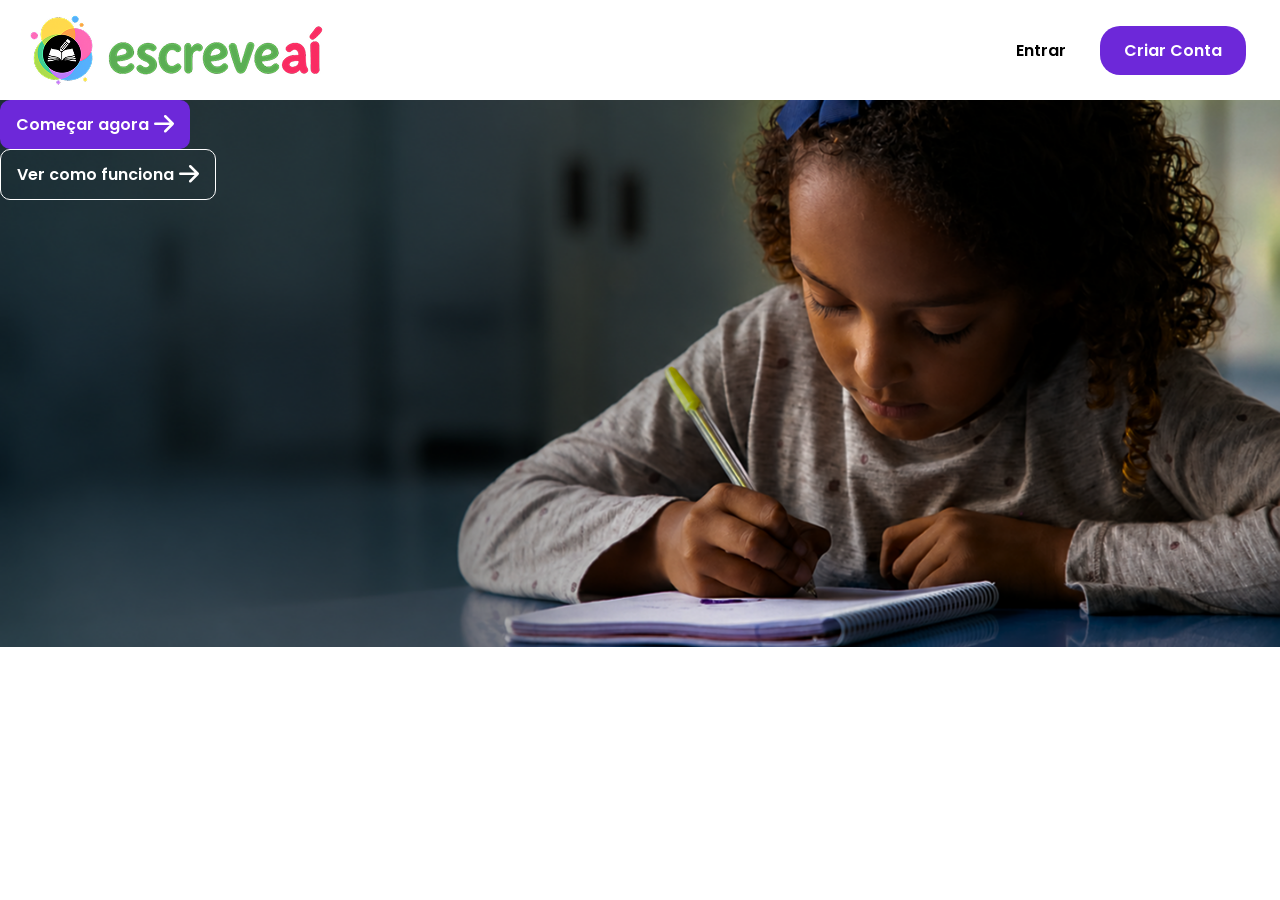
==== index.html @ 0ec8ec24 "first commit" ====
<!DOCTYPE html>
<html lang="en">

<head>
    <meta charset="UTF-8">
    <meta name="viewport" content="width=device-width, initial-scale=1.0">
    <title>Document</title>
    <link rel="preconnect" href="https://fonts.googleapis.com">
    <link rel="preconnect" href="https://fonts.gstatic.com" crossorigin>
    <link
        href="https://fonts.googleapis.com/css2?family=Poppins:ital,wght@0,100;0,200;0,300;0,400;0,500;0,600;0,700;0,800;0,900;1,100;1,200;1,300;1,400;1,500;1,600;1,700;1,800;1,900&display=swap"
        rel="stylesheet">
    <link rel="stylesheet" href="style.css">
    <script src="https://cdn.linearicons.com/free/1.0.0/svgembedder.min.js"></script>
    <script src="Components/header.js"></script>

</head>

<body>
    <header-padrao></header-padrao>

    <main>
        <img src="imgs/home/Main.png" alt="">
        <div class="container">
            <div class="col">
                <div class="text">

                </div>
                <div class="botoes">
                    <button class="botao-largo">
                        <p>Começar agora</p>
                        <svg>
                            <use href="assets/icons/sprite.svg#icon-arrow-right"></use>
                        </svg>
                    </button>
                    <button class="botao-largo" id="vazioBorda">
                        <p>Ver como funciona</p>
                        <svg>
                            <use href="assets/icons/sprite.svg#icon-arrow-right"></use>
                        </svg>
                    </button>
                </div>
            </div>
        </div>
    </main>
</body>

</html>
---- style.css ----
* {
    box-sizing: border-box;
    margin: 0;
}

:root {

    --purple-light: #EEE5FF;
    --purple-soft: #D8C6FF;
    --purple: #8B5CF6;
    --purple-dark: #6D28D9;
    --purple-transparent: rgba(139, 92, 246, 0.12);

    --blue-light: #EAF6FF;
    --blue-soft: #D3ECFF;
    --blue: #55B7F3;
    --blue-dark: #2196F3;
    --blue-transparent: rgba(85, 183, 243, 0.12);

    --green-light: #EEFCEB;
    --green-soft: #D7F7D2;
    --green: #7CCB62;
    --green-dark: #5FB24B;
    --green-transparent: rgba(124, 203, 98, 0.12);

    --yellow-light: #FFF8E7;
    --yellow-soft: #FFEAB8;
    --yellow: #F4B73D;
    --yellow-dark: #E0A315;
    --yellow-transparent: rgba(244, 183, 61, 0.12);

    --red-light: #FDECEC;
    --red-soft: #F9CACA;
    --red: #EF4444;
    --red-dark: #DC2626;
    --red-transparent: rgba(239, 68, 68, 0.12);

    --pink-light: #FFE7F1;
    --pink: #FF4F8B;
    --pink-dark: #E63673;
    --pink-transparent: rgba(255, 79, 139, 0.12);

    --gray-50: #FAFAFA;
    --gray-100: #F5F5F5;
    --gray-200: #E5E7EB;
    --gray-300: #D1D5DB;
    --gray-400: #9CA3AF;
    --gray-500: #6B7280;
    --gray-700: #374151;
    --gray-900: #111827;

    --background: #F8FAFC;
    --surface: #FFFFFF;
    --border: #E5E7EB;
    --divider: #F3F4F6;

    --text-primary: #111827;
    --text-secondary: #6B7280;
    --text-disabled: #9CA3AF;
    --text-white: #FFFFFF;

}

/* ===================================================================== */

.h1 {
    font-family: 'Poppins', sans-serif;
    font-size: 32px;
    font-weight: 700;
    /* Bold */
    line-height: 40px;
}

.h2 {
    font-family: 'Poppins', sans-serif;
    font-size: 28px;
    font-weight: 600;
    /* SemiBold */
    line-height: 36px;
}

.h3 {
    font-family: 'Poppins', sans-serif;
    font-size: 24px;
    font-weight: 600;
    /* SemiBold */
    line-height: 32px;
}

.title {
    font-family: 'Poppins', sans-serif;
    font-size: 20px;
    font-weight: 600;
    /* SemiBold */
    line-height: 28px;
}

.subtitle {
    font-family: 'Poppins', sans-serif;
    font-size: 18px;
    font-weight: 500;
    /* Medium */
    line-height: 26px;
}

.body {
    font-family: 'Poppins', sans-serif;
    font-size: 16px;
    font-weight: 400;
    /* Regular */
    line-height: 24px;
}

.body-small {
    font-family: 'Poppins', sans-serif;
    font-size: 14px;
    font-weight: 400;
    /* Regular */
    line-height: 20px;
}

.caption {
    font-family: 'Poppins', sans-serif;
    font-size: 12px;
    font-weight: 500;
    /* Medium */
    line-height: 16px;
}

.button {
    font-family: 'Poppins', sans-serif;
    font-size: 14px;
    font-weight: 600;
    /* SemiBold */
    line-height: 20px;
}

/* ===================================================================== */

header-padrao {
    display: flex;
    justify-content: space-between;
    align-items: center;
    height: 100px;
    padding: 10px 24px;
    background-color: white;

    .botoes {
        display: flex;
        gap: 10px;
        padding: 10px;
    }
}

.botao-padrao {
    padding: 12px 24px;
    border-radius: 20px;
    background-color: var(--purple-dark);
    border: 0;
    cursor: pointer;
    transition: 0.3s;

    p {
        font-size: 16px;
        font-family: 'Poppins';
        font-weight: 600;
        color: white;
        margin: 0;
    }

}

.botao-padrao:hover {
    transform: scale(1.05);
}

.botao-largo {
    padding: 12px 16px;
    border-radius: 10px;
    background-color: var(--purple-dark);
    border: 0;
    cursor: pointer;
    transition: 0.3s;
    display: flex;
    align-items: center;
    gap: 5px;

    p {
        font-size: 16px;
        font-family: 'Poppins';
        font-weight: 600;
        color: var(--text-white);
        margin: 0;
    }

    svg {
        height: 20px;
        aspect-ratio: 1/1;
        stroke-width: 2px;
        color: var(--text-white);
    }
}

.botao-largo:hover {
    transform: scale(1.05);
}

.col {
    display: flex;
    flex-flow: column;
    justify-content: center;
}

#vazio {
    background-color: transparent;

    p {
        color: black;
    }
}

#vazioBorda {
    background-color: transparent;
    border: solid 1px white;
}

/* ===================================================================== */

main {
    width: 100%;

    container {
        padding: 30.75px 52.4px;
        width: 100%;
        height: 100%;
    }
}

main img {
    width: 100%;
    height: auto;
    position: absolute;
    display: block;
    z-index: -1;
}
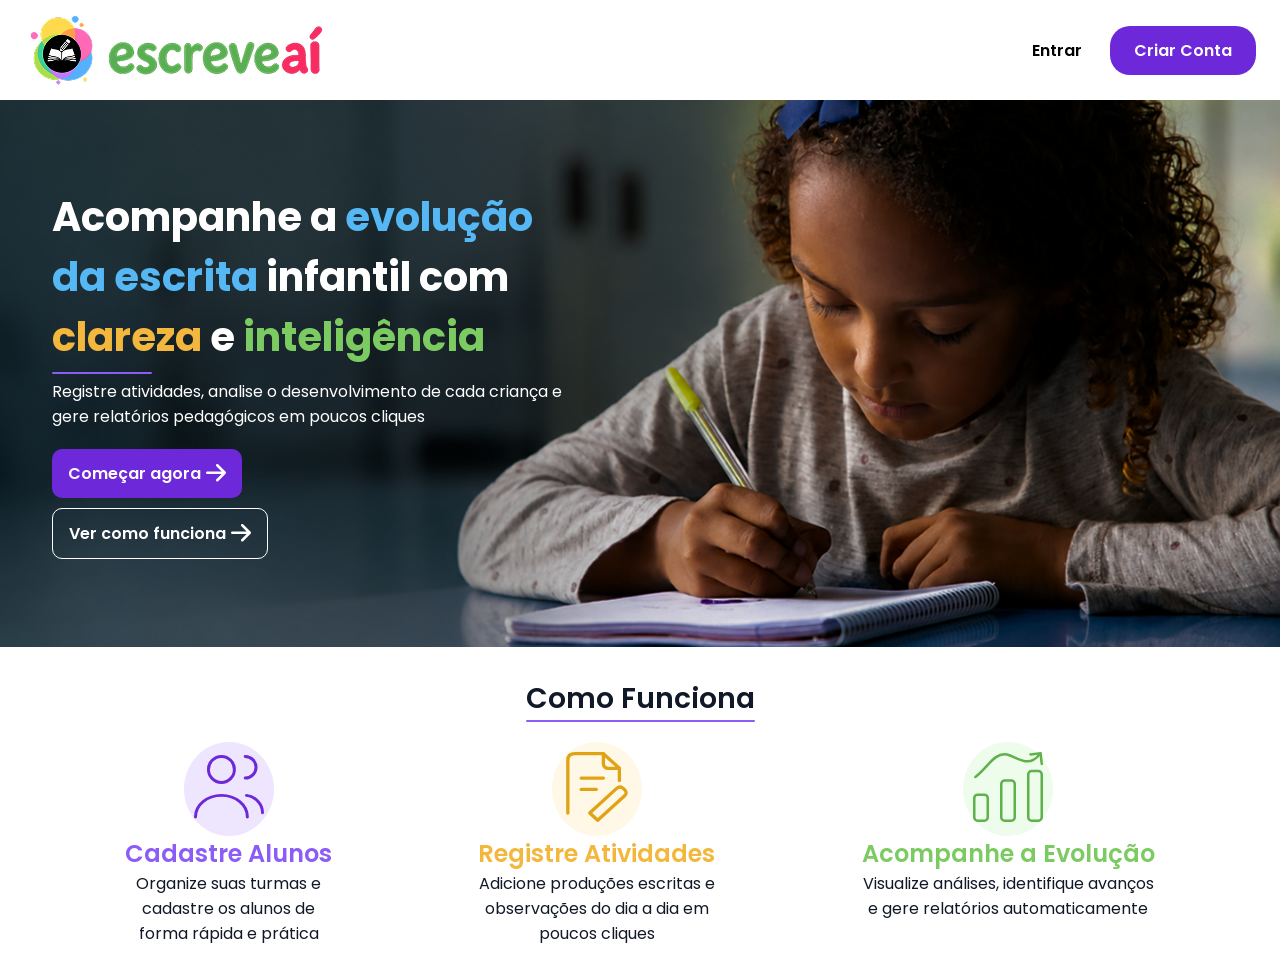
==== commit 502b78f1: "main+passos, falta somente as setas" ====
--- a/index.html
+++ b/index.html
@@ -13,6 +13,7 @@
     <link rel="stylesheet" href="style.css">
     <script src="https://cdn.linearicons.com/free/1.0.0/svgembedder.min.js"></script>
     <script src="Components/header.js"></script>
+    <script src="Components/step.js"></script>
 
 </head>
 
@@ -20,13 +21,16 @@
     <header-padrao></header-padrao>
 
     <main>
-        <img src="imgs/home/Main.png" alt="">
         <div class="container">
             <div class="col">
                 <div class="text">
-
+                    <h1>Acompanhe a <span class="blue">evolução da escrita</span> infantil com <span
+                            class="yellow">clareza</span> e <span class="green">inteligência</span></h1>
+                    <div class="line"></div>
+                    <p>Registre atividades, analise o desenvolvimento de cada criança e gere relatórios pedagógicos em
+                        poucos cliques</p>
                 </div>
-                <div class="botoes">
+                <div class="buttons">
                     <button class="botao-largo">
                         <p>Começar agora</p>
                         <svg>
@@ -43,6 +47,21 @@
             </div>
         </div>
     </main>
+
+    <section id="funcionamento">
+        <div class="top">
+            <h2>Como Funciona</h2>
+            <div class="line"></div>
+        </div>
+        <div class="steps">
+            <my-step color="purple" icon="users" title="Cadastre Alunos"
+                description="Organize suas turmas e cadastre os alunos de forma rápida e prática"></my-step>
+            <my-step color="yellow" icon="atividades" title="Registre Atividades"
+                description="Adicione produções escritas e observações do dia a dia em poucos cliques"></my-step>
+            <my-step color="green" icon="grafevo" title="Acompanhe a Evolução"
+                description="Visualize análises, identifique avanços e gere relatórios automaticamente"></my-step>
+        </div>
+    </section>
 </body>
 
 </html>
--- a/style.css
+++ b/style.css
@@ -63,76 +63,93 @@
 
 /* ===================================================================== */
 
-.h1 {
-    font-family: 'Poppins', sans-serif;
-    font-size: 32px;
+h1 {
+    font-family: 'Poppins', sans-serif;
+    font-size: clamp(2rem, 2.8vw, 2.5rem);
+    /* 32px → 40px */
     font-weight: 700;
-    /* Bold */
-    line-height: 40px;
-}
-
-.h2 {
-    font-family: 'Poppins', sans-serif;
-    font-size: 28px;
+    color: var(--text-primary);
+}
+
+h2 {
+    font-family: 'Poppins', sans-serif;
+    font-size: clamp(1.75rem, 2.2vw, 2rem);
+    /* 28px → 32px */
     font-weight: 600;
-    /* SemiBold */
-    line-height: 36px;
-}
-
-.h3 {
-    font-family: 'Poppins', sans-serif;
-    font-size: 24px;
+    color: var(--text-primary);
+}
+
+h3 {
+    font-family: 'Poppins', sans-serif;
+    font-size: clamp(1.5rem, 1.8vw, 1.75rem);
+    /* 24px → 28px */
     font-weight: 600;
-    /* SemiBold */
-    line-height: 32px;
+    color: var(--text-primary);
 }
 
 .title {
     font-family: 'Poppins', sans-serif;
-    font-size: 20px;
+    font-size: clamp(1.125rem, 1.4vw, 1.25rem);
+    /* 18px → 20px */
     font-weight: 600;
-    /* SemiBold */
-    line-height: 28px;
+    color: var(--text-primary);
 }
 
 .subtitle {
     font-family: 'Poppins', sans-serif;
-    font-size: 18px;
+    font-size: clamp(1rem, 1.2vw, 1.125rem);
+    /* 16px → 18px */
     font-weight: 500;
-    /* Medium */
-    line-height: 26px;
-}
-
-.body {
+    color: var(--text-primary);
+}
+
+p {
     font-family: 'Poppins', sans-serif;
     font-size: 16px;
     font-weight: 400;
-    /* Regular */
-    line-height: 24px;
+    color: var(--text-primary);
 }
 
 .body-small {
     font-family: 'Poppins', sans-serif;
     font-size: 14px;
     font-weight: 400;
-    /* Regular */
-    line-height: 20px;
+    color: var(--text-primary);
 }
 
 .caption {
     font-family: 'Poppins', sans-serif;
     font-size: 12px;
     font-weight: 500;
-    /* Medium */
-    line-height: 16px;
-}
-
-.button {
+    color: var(--text-primary);
+}
+
+button {
     font-family: 'Poppins', sans-serif;
     font-size: 14px;
     font-weight: 600;
-    /* SemiBold */
-    line-height: 20px;
+    color: var(--text-primary);
+}
+
+.blue {
+    color: var(--blue);
+}
+
+.yellow {
+    color: var(--yellow)
+}
+
+.green {
+    color: var(--green)
+}
+
+.purple {
+    color: var(--purple);
+}
+
+
+.white {
+    color: var(--text-white);
 }
 
 /* ===================================================================== */
@@ -145,7 +162,7 @@
     padding: 10px 24px;
     background-color: white;
 
-    .botoes {
+    .buttons {
         display: flex;
         gap: 10px;
         padding: 10px;
@@ -175,29 +192,29 @@
 }
 
 .botao-largo {
+    display: flex;
+    align-items: center;
     padding: 12px 16px;
-    border-radius: 10px;
+    gap: 5px;
     background-color: var(--purple-dark);
     border: 0;
+    border-radius: 10px;
     cursor: pointer;
     transition: 0.3s;
-    display: flex;
-    align-items: center;
-    gap: 5px;
 
     p {
+        margin: 0;
+        color: var(--text-white);
+        font-family: 'Poppins';
         font-size: 16px;
-        font-family: 'Poppins';
         font-weight: 600;
-        color: var(--text-white);
-        margin: 0;
     }
 
     svg {
         height: 20px;
-        aspect-ratio: 1/1;
+        aspect-ratio: 1 / 1;
+        color: var(--text-white);
         stroke-width: 2px;
-        color: var(--text-white);
     }
 }
 
@@ -211,6 +228,11 @@
     justify-content: center;
 }
 
+.line {
+    width: 100px;
+    height: 2px;
+}
+
 #vazio {
     background-color: transparent;
 
@@ -227,19 +249,165 @@
 /* ===================================================================== */
 
 main {
+    position: relative;
     width: 100%;
-
-    container {
-        padding: 30.75px 52.4px;
+    aspect-ratio: 1440 / 615;
+    background-image: url("imgs/home/Main.png");
+    background-position: center;
+    background-size: cover;
+
+    .container {
         width: 100%;
         height: 100%;
-    }
-}
-
-main img {
-    width: 100%;
-    height: auto;
-    position: absolute;
-    display: block;
-    z-index: -1;
+        padding: 30.75px 52.4px;
+    }
+
+    .col {
+        display: flex;
+        flex-flow: column;
+
+        width: min(100%, 520px);
+        height: 100%;
+        gap: 20px;
+    }
+
+    .text {
+        display: flex;
+        flex-flow: column;
+        align-items: flex-start;
+        width: 100%;
+        gap: 5px;
+    }
+
+    .buttons {
+        display: flex;
+        flex-flow: column;
+        align-items: flex-start;
+        gap: 10px;
+    }
+
+    .line {
+        background-color: var(--purple);
+        border-radius: 5px;
+    }
+
+    p,
+    svg,
+    h1 {
+        color: var(--text-white);
+    }
+
+    h1 {
+        font-size: 40px;
+    }
+
+    img {
+        display: block;
+
+        width: 100%;
+        height: 100%;
+    }
+}
+
+/* ===================================================================== */
+
+#funcionamento {
+    display: flex;
+    flex-flow: column;
+    align-items: center;
+    padding: 30.75px 52.4px;
+    gap: 20px;
+
+    .top {
+        display: flex;
+        flex-flow: column;
+        align-items: center;
+
+        h3 {
+            color: var(--text-primary);
+        }
+
+        .line {
+            width: 100%;
+            background-color: var(--purple);
+            border-radius: 5px;
+        }
+    }
+
+    .steps {
+        display: flex;
+        justify-content: space-around;
+        width: 100%;
+
+        .step {
+            width: fit-content;
+            text-align: center;
+
+            .circle {
+                display: inline-block;
+                width: clamp(60px, 10vw, 90px);
+                aspect-ratio: 1 / 1;
+                padding: 10px;
+
+                border-radius: 50%;
+
+                svg {
+                    width: 100%;
+                    height: 100%;
+                    aspect-ratio: 1 / 1;
+                    color: var(--purple-dark);
+                    stroke-width: 2px;
+
+                    use {
+                        stroke: currentColor;
+                        stroke-width: 2px;
+                    }
+                }
+
+                p {
+                    text-align: center;
+                }
+            }
+
+            .text {
+                width: min-content;
+
+                h3 {
+                    display: block;
+                    white-space: nowrap;
+                }
+
+                p {
+                    display: block;
+                }
+            }
+        }
+    }
+}
+
+/* ===================================================================== */
+/* ===================================================================== */
+/* ===================================================================== */
+@media (max-width: 768px) {
+
+    h1 {
+        font-size: 28px;
+        line-height: 36px;
+    }
+
+    h2 {
+        font-size: 24px;
+        line-height: 32px;
+    }
+
+    h3 {
+        font-size: 20px;
+        line-height: 28px;
+    }
+
+    .title {
+        font-size: 18px;
+        line-height: 26px;
+    }
+
 }
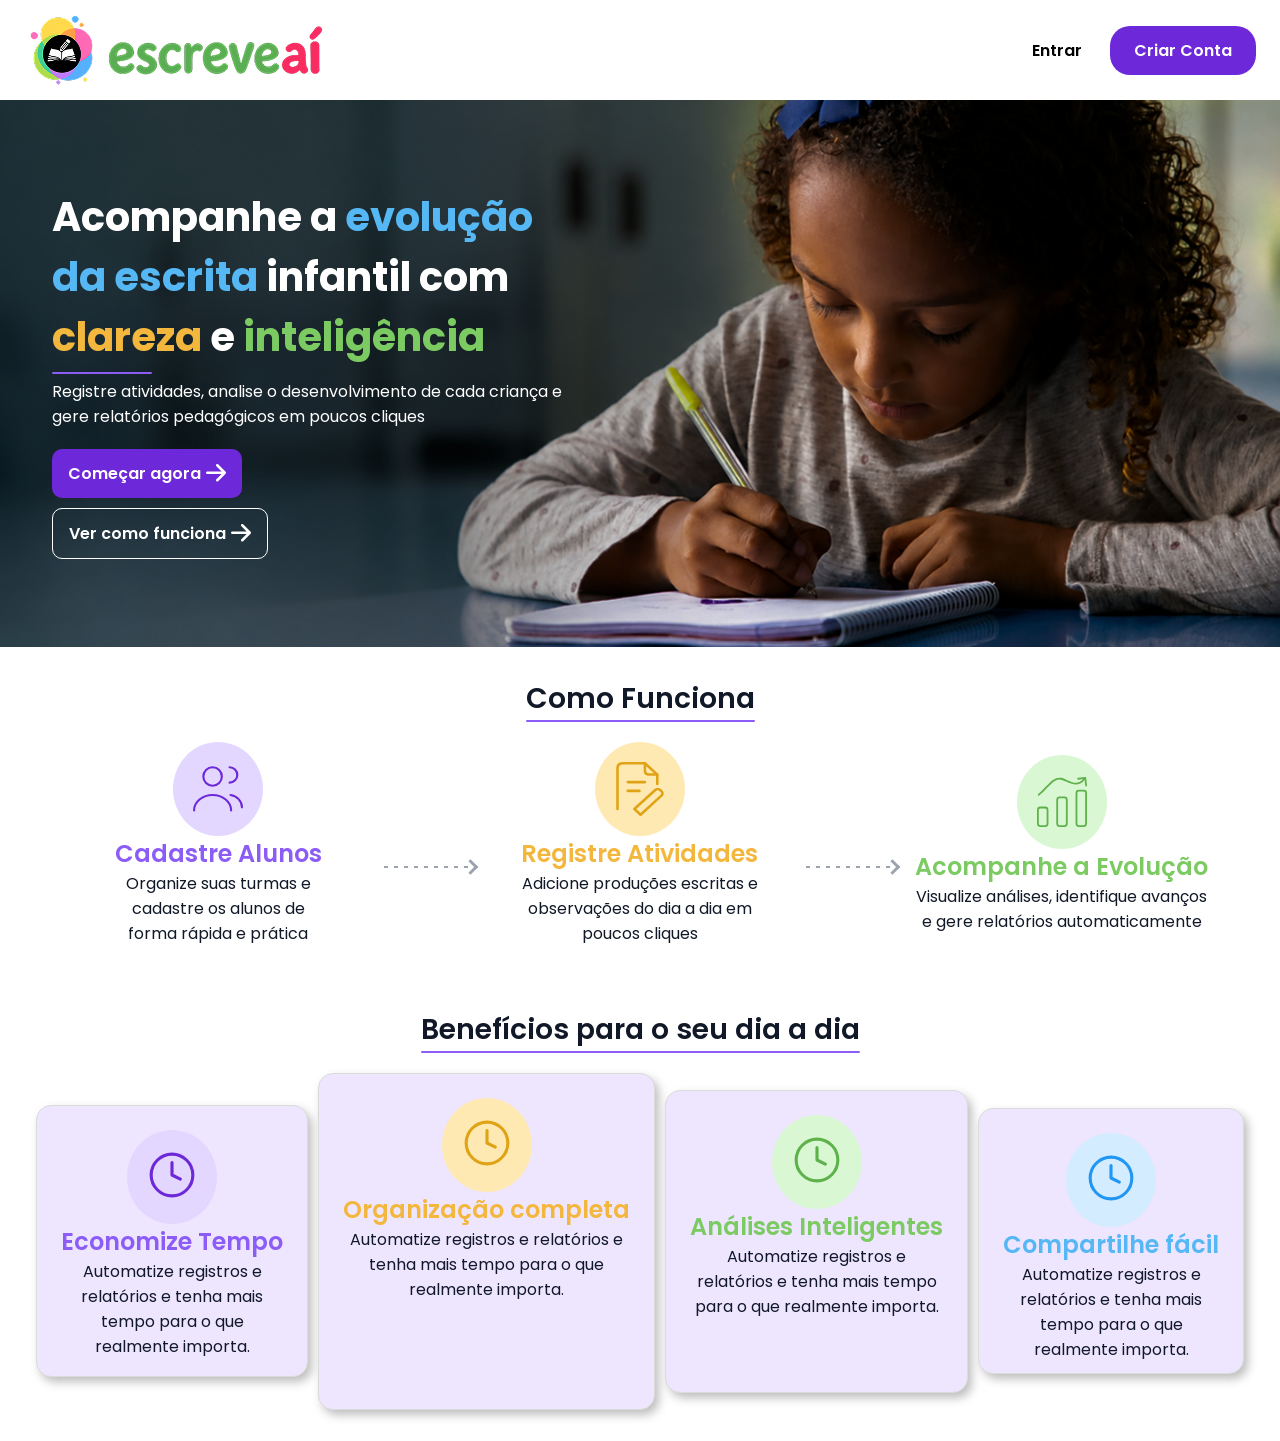
==== commit 74ea2a52: "beneficios quase pronto" ====
--- a/index.html
+++ b/index.html
@@ -14,6 +14,7 @@
     <script src="https://cdn.linearicons.com/free/1.0.0/svgembedder.min.js"></script>
     <script src="Components/header.js"></script>
     <script src="Components/step.js"></script>
+    <script src="Components/benefit.js"></script>
 
 </head>
 
@@ -56,10 +57,34 @@
         <div class="steps">
             <my-step color="purple" icon="users" title="Cadastre Alunos"
                 description="Organize suas turmas e cadastre os alunos de forma rápida e prática"></my-step>
+            <div class="line"></div>
             <my-step color="yellow" icon="atividades" title="Registre Atividades"
                 description="Adicione produções escritas e observações do dia a dia em poucos cliques"></my-step>
+            <div class="line"></div>
             <my-step color="green" icon="grafevo" title="Acompanhe a Evolução"
                 description="Visualize análises, identifique avanços e gere relatórios automaticamente"></my-step>
+        </div>
+    </section>
+    <section id="beneficios">
+        <div class="top">
+            <h2>Benefícios para o seu dia a dia </h2>
+            <div class="line"></div>
+        </div>
+        <div class="benefits">
+            <my-benefit color="purple" icon="clock" title="Economize
+            Tempo"
+            description="Automatize registros e relatórios e tenha mais tempo para o que realmente importa.">
+            </my-benefit>
+            <my-benefit color="yellow" icon="clock" title="Organização completa"
+            description="Automatize registros e relatórios e tenha mais tempo para o que realmente importa.">
+            </my-benefit>
+            <my-benefit color="green" icon="clock" title="Análises Inteligentes"
+            description="Automatize registros e relatórios e tenha mais tempo para o que realmente importa.">
+            </my-benefit>
+            <my-benefit color="blue" icon="clock" title="Compartilhe
+            fácil"
+            description="Automatize registros e relatórios e tenha mais tempo para o que realmente importa.">
+            </my-benefit>
         </div>
     </section>
 </body>
--- a/style.css
+++ b/style.css
@@ -5,25 +5,25 @@
 
 :root {
 
-    --purple-light: #EEE5FF;
+    --purple-light: #E4D7FF;
     --purple-soft: #D8C6FF;
     --purple: #8B5CF6;
     --purple-dark: #6D28D9;
     --purple-transparent: rgba(139, 92, 246, 0.12);
 
-    --blue-light: #EAF6FF;
+    --blue-light: #D4ECFF;
     --blue-soft: #D3ECFF;
     --blue: #55B7F3;
     --blue-dark: #2196F3;
     --blue-transparent: rgba(85, 183, 243, 0.12);
 
-    --green-light: #EEFCEB;
+    --green-light: #D9F7D2;
     --green-soft: #D7F7D2;
     --green: #7CCB62;
     --green-dark: #5FB24B;
     --green-transparent: rgba(124, 203, 98, 0.12);
 
-    --yellow-light: #FFF8E7;
+    --yellow-light: #FFE9B3;
     --yellow-soft: #FFEAB8;
     --yellow: #F4B73D;
     --yellow-dark: #E0A315;
@@ -315,6 +315,7 @@
     display: flex;
     flex-flow: column;
     align-items: center;
+    justify-content: center;
     padding: 30.75px 52.4px;
     gap: 20px;
 
@@ -336,53 +337,178 @@
 
     .steps {
         display: flex;
-        justify-content: space-around;
+        justify-content: center;
+        align-items: center;
         width: 100%;
 
-        .step {
+        .line {
+            position: relative;
+            width: 90px;
+            height: 2px;
+            background: repeating-linear-gradient(to right,
+                    var(--gray-400) 0,
+                    var(--gray-400) 4px,
+                    transparent 4px,
+                    transparent 10px);
+            margin-top: clamp(30px, 5vw, 45px);
+        }
+
+        .line::after {
+            content: '';
+            position: absolute;
+            right: -2px;
+            top: 50%;
+            width: 8px;
+            height: 8px;
+            border-top: 3px solid var(--gray-400);
+            border-right: 3px solid var(--gray-400);
+            transform: translateY(-50%) rotate(45deg);
+        }
+
+        my-step {
+            flex: 1;
+            display: flex;
+            justify-content: center;
+
+            .step {
+                width: fit-content;
+                text-align: center;
+                min-width: 33%;
+                display: flex;
+                flex-flow: column;
+                align-items: center;
+
+                .circle {
+                    display: inline-block;
+                    width: clamp(60px, 10vw, 90px);
+                    aspect-ratio: 1 / 1;
+                    padding: 20px;
+
+                    border-radius: 50%;
+
+                    svg {
+                        width: 100%;
+                        height: 100%;
+                        aspect-ratio: 1 / 1;
+                        color: var(--purple-dark);
+                        stroke-width: 2px;
+
+                        use {
+                            stroke: currentColor;
+                            stroke-width: 2px;
+                        }
+                    }
+
+                    p {
+                        text-align: center;
+                    }
+                }
+
+                .text {
+                    width: min-content;
+
+                    h3 {
+                        display: block;
+                        white-space: nowrap;
+                    }
+
+                    p {
+                        display: block;
+                    }
+                }
+            }
+        }
+
+
+    }
+}
+
+#beneficios {
+    display: flex;
+    flex-flow: column;
+    align-items: center;
+    justify-content: center;
+    padding: 30.75px 52.4px;
+    gap: 20px;
+
+    .top {
+        display: flex;
+        flex-flow: column;
+        align-items: center;
+
+        h3 {
+            color: var(--text-primary);
+        }
+
+        .line {
+            width: 100%;
+            background-color: var(--purple);
+            border-radius: 5px;
+        }
+    }
+    .benefits {
+        display: flex;
+        justify-content: center;
+        align-items: center;
+        width: 100%;
+        gap: 10px;
+      
+        my-benefit {
+          aspect-ratio: 1 / 1;
+          display: flex;
+          justify-content: center;
+          background-color: #EEE5FF;
+          border: 1px solid #DBDBDB;
+          padding: 24px;
+          border-radius: 15px;
+          box-shadow: 4px 5px 10px rgba(93, 93, 93, 0.4);
+      
+          .benefit {
+            flex-flow: column;
+            align-items: center;
             width: fit-content;
             text-align: center;
-
+      
             .circle {
-                display: inline-block;
-                width: clamp(60px, 10vw, 90px);
+              display: inline-block;
+              width: clamp(60px, 10vw, 90px);
+              aspect-ratio: 1 / 1;
+              padding: 20px;
+              border-radius: 50%;
+      
+              svg {
+                width: 100%;
+                height: 100%;
                 aspect-ratio: 1 / 1;
-                padding: 10px;
-
-                border-radius: 50%;
-
-                svg {
-                    width: 100%;
-                    height: 100%;
-                    aspect-ratio: 1 / 1;
-                    color: var(--purple-dark);
-                    stroke-width: 2px;
-
-                    use {
-                        stroke: currentColor;
-                        stroke-width: 2px;
-                    }
+                color: var(--purple-dark);
+                stroke-width: 2px;
+      
+                use {
+                  stroke: currentColor;
+                  stroke-width: 2px;
                 }
-
-                p {
-                    text-align: center;
-                }
+              }
+      
+              p {
+                text-align: center;
+              }
             }
-
+      
             .text {
-                width: min-content;
-
-                h3 {
-                    display: block;
-                    white-space: nowrap;
-                }
-
-                p {
-                    display: block;
-                }
+              width: min-content;
+      
+              h3 {
+                display: block;
+                white-space: nowrap;
+              }
+      
+              p {
+                display: block;
+              }
             }
-        }
-    }
+          }
+        }
+      }
 }
 
 /* ===================================================================== */
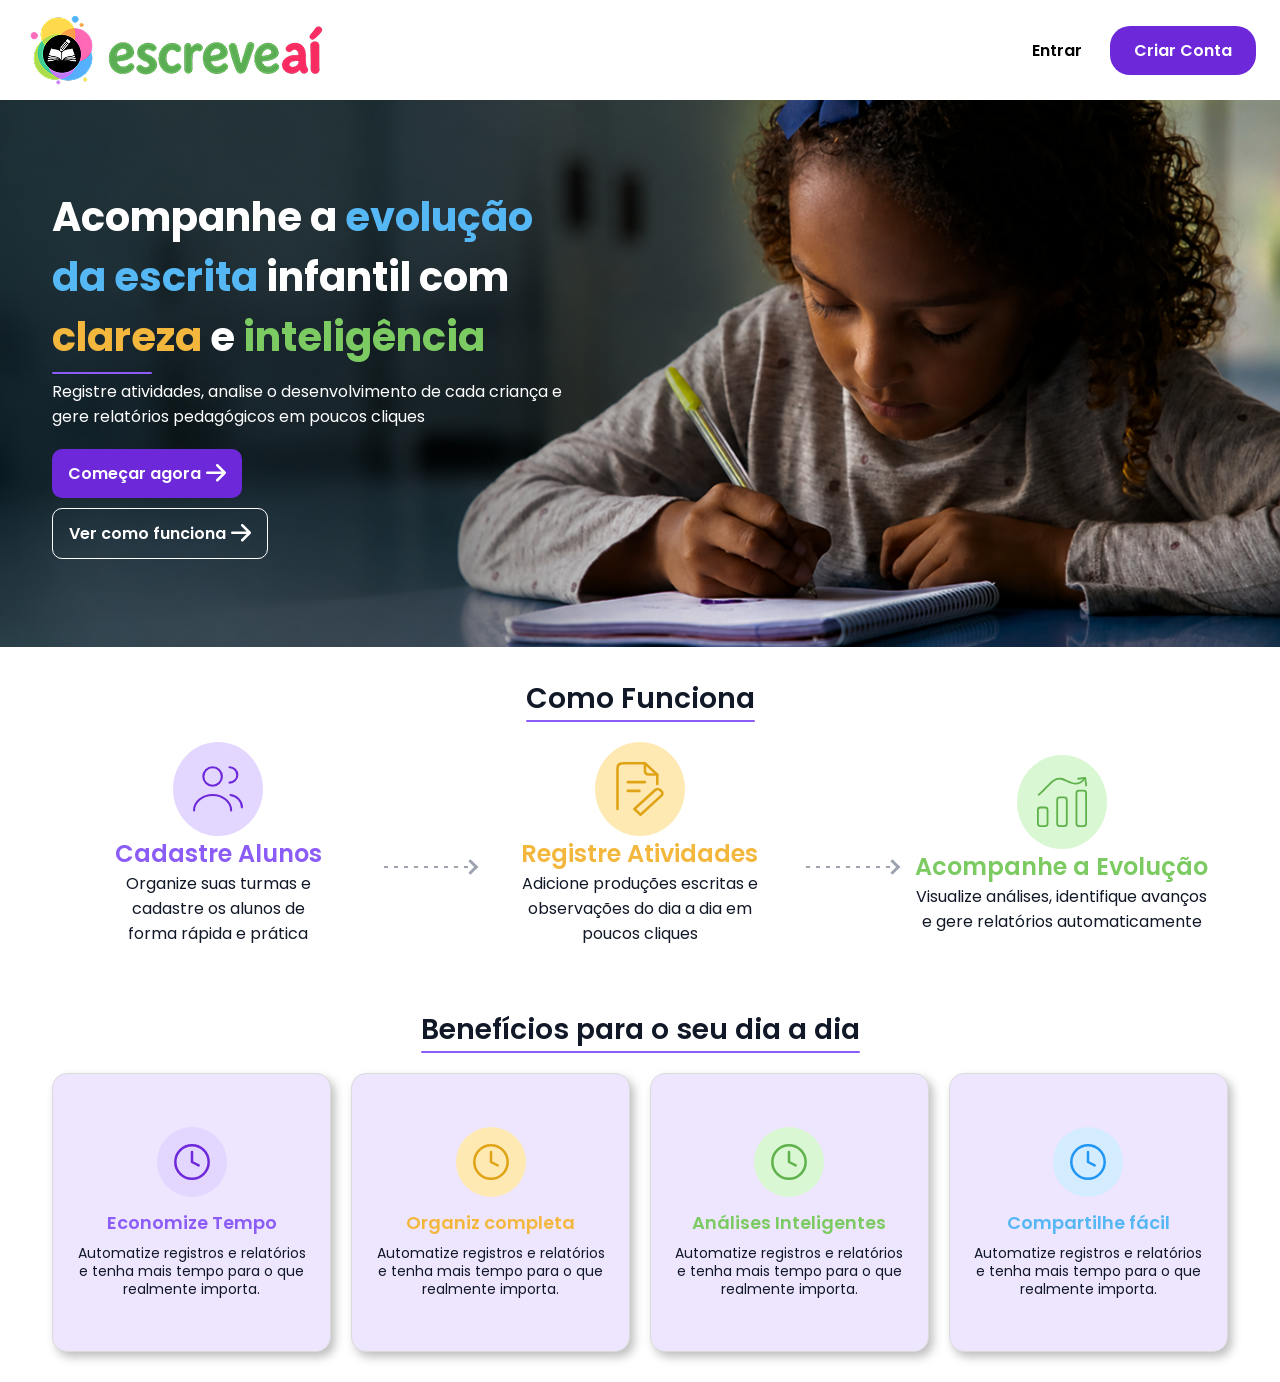
==== commit 86745f4a: "beneficios 90% pronto" ====
--- a/index.html
+++ b/index.html
@@ -75,7 +75,7 @@
             Tempo"
             description="Automatize registros e relatórios e tenha mais tempo para o que realmente importa.">
             </my-benefit>
-            <my-benefit color="yellow" icon="clock" title="Organização completa"
+            <my-benefit color="yellow" icon="clock" title="Organiz completa"
             description="Automatize registros e relatórios e tenha mais tempo para o que realmente importa.">
             </my-benefit>
             <my-benefit color="green" icon="clock" title="Análises Inteligentes"
--- a/style.css
+++ b/style.css
@@ -430,85 +430,80 @@
     justify-content: center;
     padding: 30.75px 52.4px;
     gap: 20px;
-
     .top {
         display: flex;
         flex-flow: column;
         align-items: center;
-
+        .line {
+            width: 100%;
+            border-radius: 5px;
+            background-color: var(--purple);
+        }
         h3 {
             color: var(--text-primary);
         }
-
-        .line {
-            width: 100%;
-            background-color: var(--purple);
-            border-radius: 5px;
-        }
     }
     .benefits {
         display: flex;
         justify-content: center;
-        align-items: center;
         width: 100%;
-        gap: 10px;
-      
+        gap: 20px;
         my-benefit {
-          aspect-ratio: 1 / 1;
-          display: flex;
-          justify-content: center;
-          background-color: #EEE5FF;
-          border: 1px solid #DBDBDB;
-          padding: 24px;
-          border-radius: 15px;
-          box-shadow: 4px 5px 10px rgba(93, 93, 93, 0.4);
-      
-          .benefit {
-            flex-flow: column;
+            display: flex;
             align-items: center;
-            width: fit-content;
-            text-align: center;
-      
-            .circle {
-              display: inline-block;
-              width: clamp(60px, 10vw, 90px);
-              aspect-ratio: 1 / 1;
-              padding: 20px;
-              border-radius: 50%;
-      
-              svg {
+            justify-content: center;
+            flex: 1;
+            max-width: 280px;
+            aspect-ratio: 1 / 1;
+            padding: 20px;
+            border: 1px solid #DBDBDB;
+            border-radius: 15px;
+            background-color: #EEE5FF;
+            box-shadow: 4px 5px 10px rgba(93, 93, 93, 0.4);
+            .benefit {
+                display: flex;
+                flex-direction: column;
+                align-items: center;
+                justify-content: center;
                 width: 100%;
                 height: 100%;
-                aspect-ratio: 1 / 1;
-                color: var(--purple-dark);
-                stroke-width: 2px;
-      
-                use {
-                  stroke: currentColor;
-                  stroke-width: 2px;
+                text-align: center;
+                .circle {
+                    display: flex;
+                    align-items: center;
+                    justify-content: center;
+                    width: clamp(50px, 8vw, 70px);
+                    aspect-ratio: 1 / 1;
+                    padding: 15px;
+                    margin-bottom: 12px;
+                    border-radius: 50%;
+                    svg {
+                        width: 100%;
+                        height: 100%;
+                        aspect-ratio: 1 / 1;
+                        stroke-width: 2px;
+                        use {
+                            stroke: currentColor;
+                            stroke-width: 2px;
+                        }
+                    }
                 }
-              }
-      
-              p {
-                text-align: center;
-              }
+                .text {
+                    width: 100%;
+                    h3 {
+                        display: block;
+                        margin-bottom: 8px;
+                        font-size: clamp(1.1rem, 1.4vw, 1.3rem);
+                    }
+                    p {
+                        display: block;
+                        font-size: 14px;
+                        line-height: 1.3;
+                    }
+                }
             }
-      
-            .text {
-              width: min-content;
-      
-              h3 {
-                display: block;
-                white-space: nowrap;
-              }
-      
-              p {
-                display: block;
-              }
-            }
-          }
-        }
-      }
+        }
+    }
 }
 
 /* ===================================================================== */
